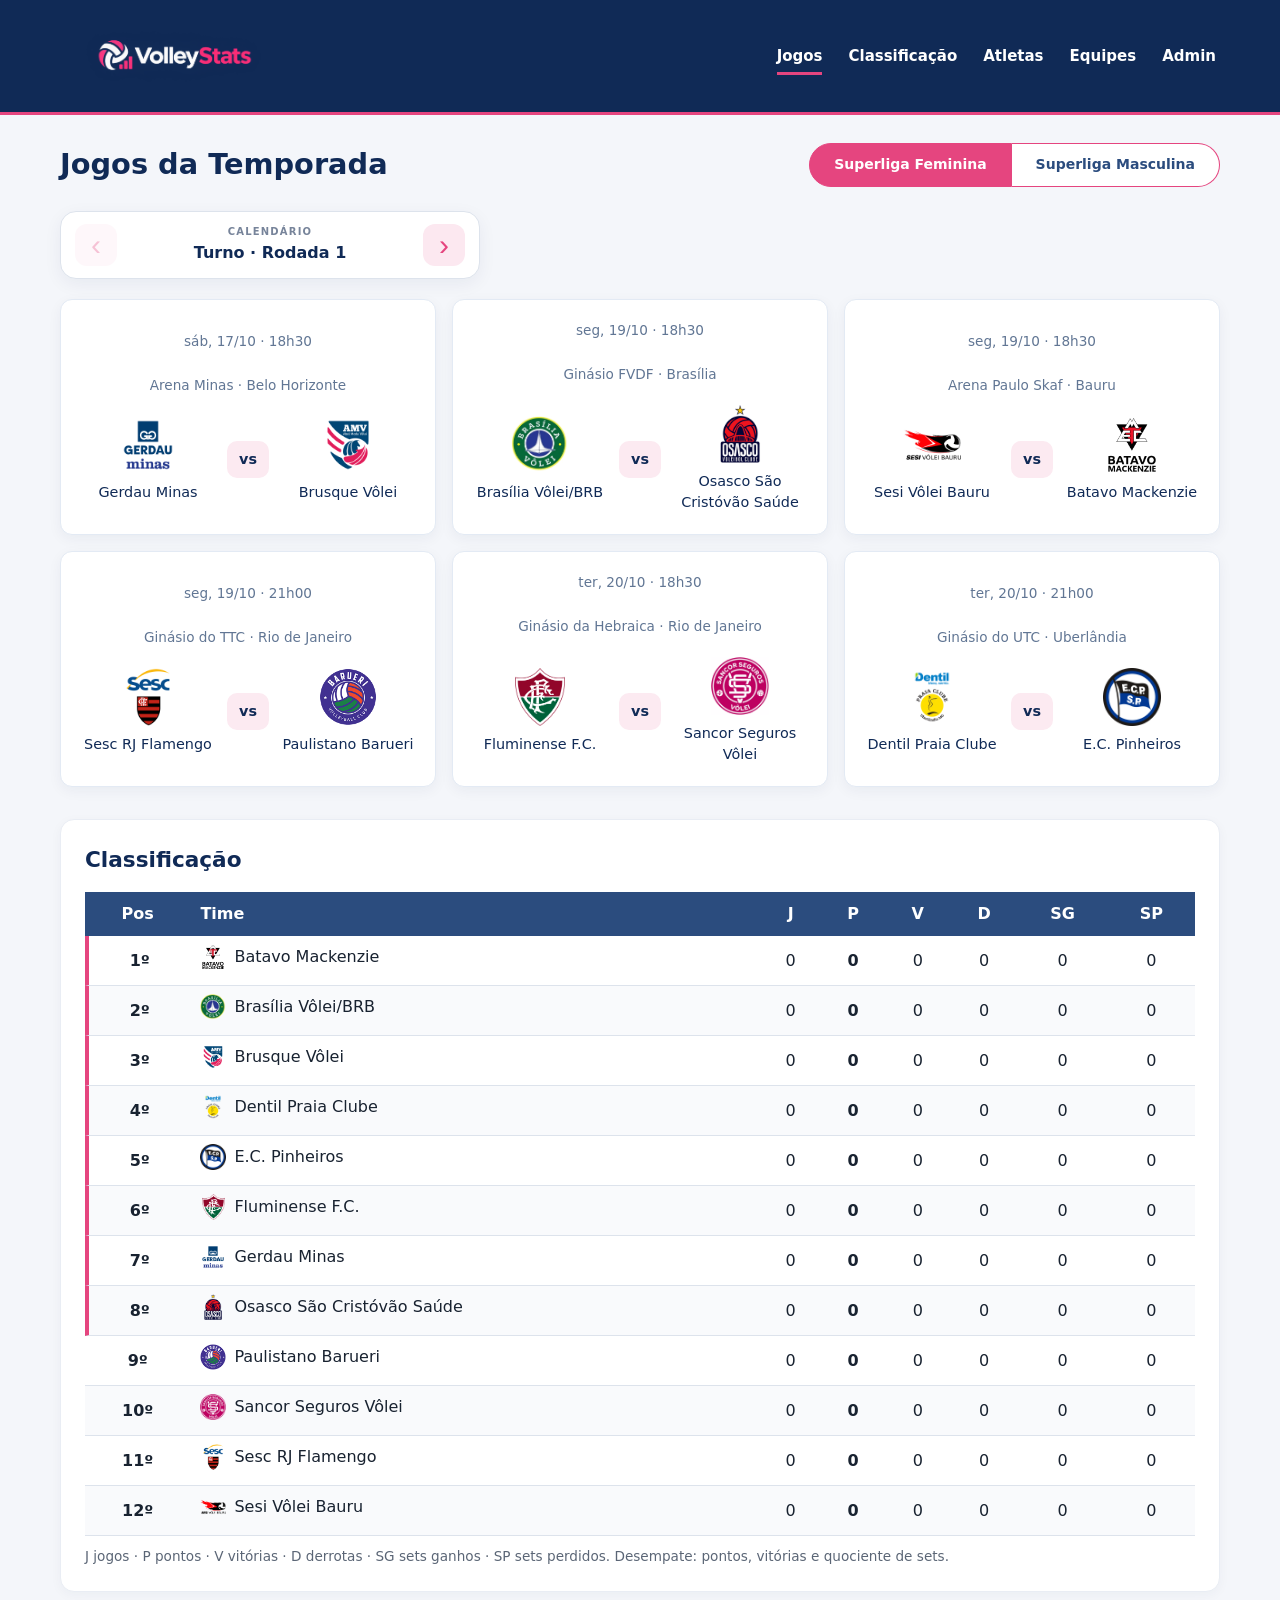
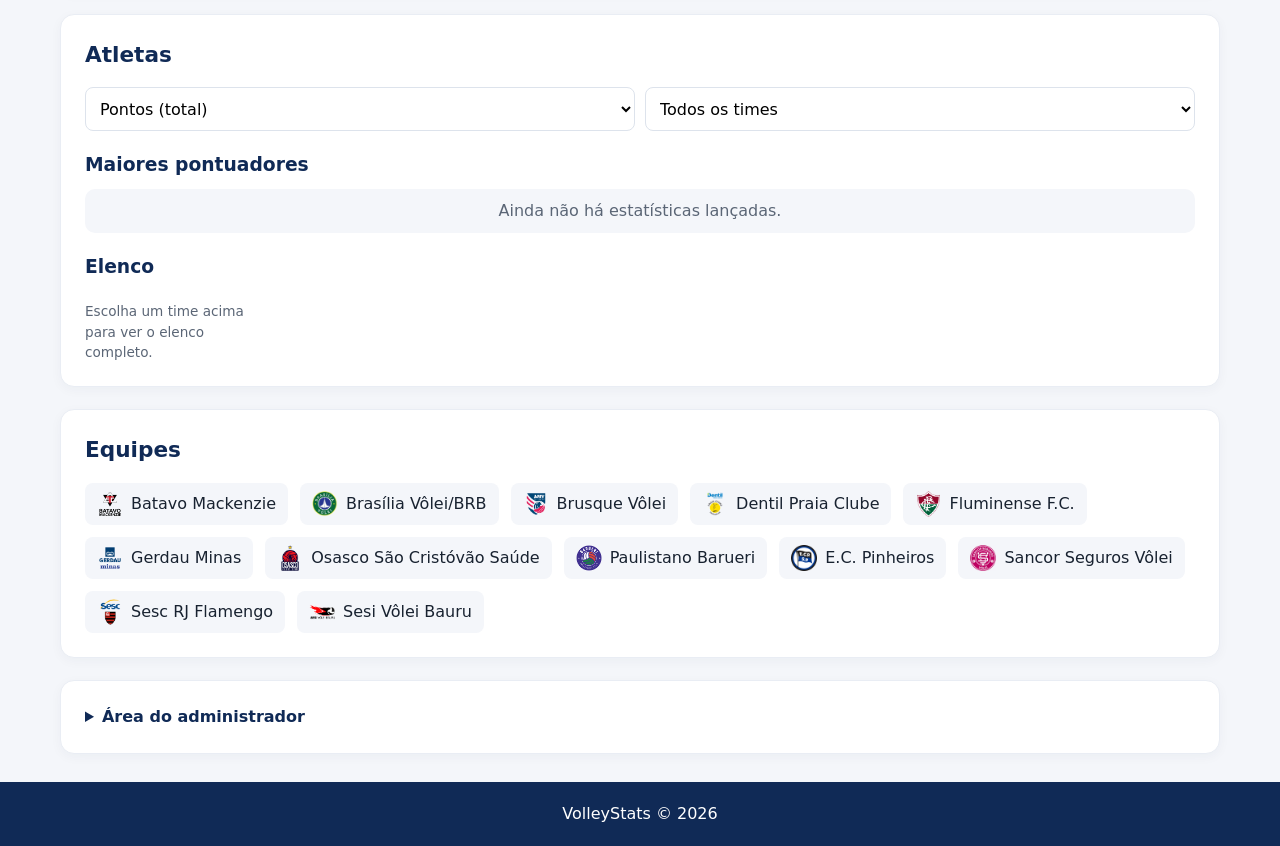
==== index.html @ 89f4930b "Criação do site" ====
<!DOCTYPE html>
<html lang="pt-BR">

<head>
    <meta charset="UTF-8">
    <meta name="viewport" content="width=device-width, initial-scale=1.0">
    <meta name="description" content="Classificação, jogos e equipes da Superliga Feminina e Masculina de Vôlei.">
    <meta name="theme-color" content="#102a56">
    <title>VolleyStats | Estatísticas de Vôlei</title>
    <link rel="icon" type="image/png" href="img/logo_reduzida.png">
    <link rel="stylesheet" href="css/style.css">
    <script src="js/teams.js" defer></script>
    <script src="js/atletas.js" defer></script>
    <script src="js/app.js" defer></script>
</head>

<body>
    <header class="site-header">
        <a href="#inicio" class="logo">
            <img src="img/logo.png" alt="VolleyStats - Página inicial">
        </a>

        <nav aria-label="Navegação principal">
            <a href="#jogos" class="link-nav ativo">Jogos</a>
            <a href="#classificacao" class="link-nav">Classificação</a>
            <a href="#atletas" class="link-nav">Atletas</a>
            <a href="#equipes" class="link-nav">Equipes</a>
            <a href="#admin" class="link-nav">Admin</a>
        </nav>
    </header>

    <main id="inicio">

        <!-- CABEÇALHO DOS PRÓXIMOS JOGOS -->
        <div class="jogos-cabecalho">
            <h2>Jogos da Temporada</h2>

            <div class="section-modalidade" aria-label="Escolher modalidade">

                <button id="btn-fem" class="tab ativo" aria-pressed="true">
                    Superliga Feminina
                </button>

                <button id="btn-masc" class="tab" aria-pressed="false">
                    Superliga Masculina
                </button>
            </div>
        </div>

        <!-- LISTA DE JOGOS -->
        <section id="jogos" class="jogos-section">
            <div class="rodada-carrossel" aria-label="Navegação entre rodadas">
                <button type="button" id="rodada-anterior" class="seta-rodada" aria-label="Rodada anterior">‹</button>
                <div class="rodada-titulo-wrap"><span class="rodada-legenda">CALENDÁRIO</span><strong id="rodada-titulo">Turno · Rodada 1</strong></div>
                <button type="button" id="rodada-proxima" class="seta-rodada" aria-label="Próxima rodada">›</button>
            </div>
            <label for="filtro-rodada" class="sr-only">Rodada selecionada</label>
            <select id="filtro-rodada" class="campo filtro-rodada sr-only" aria-hidden="true" tabindex="-1"></select>
            <div id="lista-confrontos" class="grade-jogos"></div>
        </section>

        <!-- MANTENHA AQUI AS DEMAIS SEÇÕES: classificação, atletas, equipes e admin -->

        <section id="classificacao">
            <h2>Classificação</h2>
            <div id="container-tabela" class="tabela-wrap"></div>
            <p class="legenda">J jogos · P pontos · V vitórias · D derrotas · SG sets ganhos · SP sets perdidos.
                Desempate: pontos, vitórias e quociente de sets.</p>
        </section>

        <section id="atletas">
            <h2>Atletas</h2>
            <div class="filtros">
                <div>
                    <label for="rank-stat" class="sr-only">Ranking por</label>
                    <select id="rank-stat" class="campo"></select>
                </div>
                <div>
                    <label for="rank-time" class="sr-only">Time</label>
                    <select id="rank-time" class="campo"></select>
                </div>
            </div>
            <h3>Maiores pontuadores</h3>
            <ol id="ranking" class="ranking"></ol>
            <h3>Elenco</h3>
            <div id="elenco-publico" class="grade-elenco"></div>
        </section>

        <section id="equipes">
            <h2>Equipes</h2>
            <div id="lista-equipes" class="lista-equipes"></div>
        </section>

        <!-- ÁREA ADMIN (depois será protegida por login) -->
        <section id="admin">
            <details class="gerenciador">
                <summary>Área do administrador</summary>
                <p style="margin-top:12px"><a href="admin.html"><strong>Abrir painel de atletas →</strong></a></p>

                <form id="form-resultado" class="form-resultado">
                    <label for="selecao-jogo" class="sr-only">Jogo</label>
                    <select id="selecao-jogo" required></select>

                    <label for="placar-mandante" class="sr-only">Sets do mandante</label>
                    <input type="number" id="placar-mandante" class="placar" min="0" max="3" inputmode="numeric"
                        placeholder="Casa" required>
                    <span aria-hidden="true">x</span>
                    <label for="placar-visitante" class="sr-only">Sets do visitante</label>
                    <input type="number" id="placar-visitante" class="placar" min="0" max="3" inputmode="numeric"
                        placeholder="Fora" required>

                    <button class="btn-salvar" type="submit">Salvar placar</button>
                </form>

                <button id="btn-reset" class="btn-reset" type="button">Zerar todos os dados</button>
            </details>
        </section>
    </main>

    <footer>
        <p>VolleyStats © 2026</p>
    </footer>
</body>

</html>
---- css/style.css ----
/* ===== VARIÁVEIS DA IDENTIDADE VISUAL ===== */
:root {
    --azul: #102a56;
    --azul-medio: #2b4c7e;
    --rosa: #e5457f;
    --fundo: #f4f6fa;
    --texto: #182230;
    --borda: #dde3ec;
    --vermelho: #c62839;
    --vermelho-medio: #bb3c49;
    --ok: #1f8a3b;
}

* {
    margin: 0;
    padding: 0;
    box-sizing: border-box;
}

body {
    font-family: system-ui, -apple-system, "Segoe UI", Roboto, Arial, sans-serif;
    background: var(--fundo);
    color: var(--texto);
    line-height: 1.5;
}

/* Texto só para leitores de tela */
.sr-only {
    position: absolute;
    width: 1px;
    height: 1px;
    overflow: hidden;
    clip: rect(0 0 0 0);
    white-space: nowrap;
}

/* ===== LAYOUT ===== */

/* ===== HEADER VOLLEYSTATS ===== */

html {
    scroll-behavior: smooth;
    scroll-padding-top: 100px;
}

.site-header {
    width: 100%;
    min-height: 86px;
    padding: 12px 5%;
    display: flex;
    align-items: center;
    justify-content: space-between;
    gap: 32px;

    background: var(--azul);
    border-bottom: 3px solid var(--rosa);
}

.site-header .logo {
    display: flex;
    align-items: center;
    flex-shrink: 0;
}

.site-header .logo img {
    display: block;
    width: 220px;
    max-width: 100%;
    height: auto;
    object-fit: contain;
}

.site-header nav {
    display: flex;
    align-items: center;
    justify-content: flex-end;
    flex-wrap: wrap;
    gap: 8px 26px;
    padding: 0;
}

.site-header .link-nav {
    position: relative;
    padding: 10px 0;
    color: #ffffff;
    text-decoration: none;
    font-size: 15px;
    font-weight: 600;
    transition: color 0.2s ease;
}

.site-header .link-nav:hover,
.site-header .link-nav:focus-visible {
    color: var(--rosa);
}

.site-header .link-nav.ativo::after {
    content: "";
    position: absolute;
    left: 0;
    right: 0;
    bottom: 2px;
    height: 3px;
    background: var(--rosa);
}

/* ===== AJUSTES PARA CELULARES ===== */

@media (max-width: 700px) {
    .site-header {
        flex-direction: column;
        justify-content: center;
        gap: 8px;
        padding: 14px 16px;
    }

    .site-header .logo img {
        width: 190px;
    }

    .site-header nav {
        justify-content: center;
        gap: 4px 18px;
    }

    .site-header .link-nav {
        font-size: 14px;
    }
}

@media (max-width: 380px) {
    .site-header .logo img {
        width: 165px;
    }

    .site-header nav {
        gap: 4px 12px;
    }

    .site-header .link-nav {
        font-size: 13px;
    }
}


/* ===== ACABAMENTO DO LAYOUT ===== */

main {
    width: min(1160px, 94%);
    margin: 28px auto;
}

section {
    margin-bottom: 22px;
    padding: 24px;
    background: #ffffff;
    border: 1px solid #e9edf4;
    border-radius: 14px;
    box-shadow: 0 3px 12px rgba(16, 42, 86, 0.04);
}

section h2 {
    color: var(--azul);
    font-size: 1.35rem;
    font-weight: 750;
    margin-bottom: 16px;
}

.card-jogo {
    border: 1px solid #edf0f6;
    border-radius: 10px;
    transition: transform 0.2s ease,
        box-shadow 0.2s ease;
}

.card-jogo:hover {
    transform: translateY(-2px);
    box-shadow: 0 5px 14px rgba(16, 42, 86, 0.08);
}

.tabela-stats th {
    background: var(--azul-medio);
    padding: 12px 10px;
}

.tabela-stats td {
    padding: 11px 10px;
}

@media (max-width: 480px) {
    main {
        width: 96%;
        margin: 16px auto;
    }

    section {
        padding: 16px;
        border-radius: 10px;
    }

    section h2 {
        font-size: 1.2rem;
    }
}


footer {
    padding: 20px;
    text-align: center;
    background: var(--azul);
    color: white;
}

/* ===== ABAS FEMININO / MASCULINO ===== */
.section-modalidade {
    display: flex;
    justify-content: center;
    gap: 0;
    margin-bottom: 30px;
}

.tab {
    padding: 10px 20px;
    font: inherit;
    font-weight: 600;
    cursor: pointer;
    border: 2px solid var(--rosa);
    background: white;
    color: var(--azul-medio);
}

.tab:first-child {
    border-radius: 20px 0 0 20px;
}

.tab:last-child {
    border-radius: 0 20px 20px 0;
    border-left: none;
}

.tab.ativo {
    background: var(--rosa);
    color: white;
}

.tab:focus-visible {
    outline: 3px solid var(--rosa);
    outline-offset: 2px;
}

/* ===== CLASSIFICAÇÃO ===== */
.tabela-wrap {
    overflow-x: auto;
}

/* rolagem horizontal no celular */
.tabela-stats {
    width: 100%;
    border-collapse: collapse;
    font-size: 1rem;
    min-width: 480px;
}

.tabela-stats th {
    background: var(--azul-medio);
    color: white;
    padding: 10px;
}

.tabela-stats td {
    padding: 8px 10px;
    border-bottom: 1px solid var(--borda);
    text-align: center;
}

.tabela-stats tbody tr:nth-child(even) {
    background: #f9fafc;
}

/* Linha rosa alinhada dentro da tabela */
.tabela-stats tbody tr:nth-child(-n+8) td:first-child {
    border-left: 4px solid var(--rosa);
    box-sizing: border-box;
}

.tabela-stats {
    border-collapse: separate;
    border-spacing: 0;
}

.tabela-stats th:first-child,
.tabela-stats td:first-child {
    border-left-width: 0;
}

.tabela-stats tbody tr:nth-child(-n+8) td:first-child {
    border-left: 4px solid var(--rosa);
}

.tabela-stats .col-time {
    text-align: left;
}

.time {
    display: inline-flex;
    align-items: center;
    gap: 8px;
}

.logo-time {
    width: 26px;
    height: 26px;
    object-fit: contain;
}

.legenda {
    margin-top: 10px;
    font-size: .85rem;
    color: #5b6676;
}

/* ===== JOGOS ===== */
.grade-jogos {
    display: grid;
    gap: 14px;
    grid-template-columns: repeat(auto-fit, minmax(280px, 1fr));
}

.card-jogo {
    background: var(--fundo);
    padding: 14px;
    border-radius: 8px;
    text-align: center;
}

.card-jogo small {
    color: #5b6676;
}

.card-jogo .confronto {
    display: flex;
    justify-content: space-around;
    align-items: center;
    margin-top: 8px;
    gap: 6px;
}

.card-jogo .confronto>div {
    flex: 1;
    font-size: .85rem;
}

.card-jogo img {
    width: 34px;
    height: 34px;
    object-fit: contain;
    display: block;
    margin: 0 auto 4px;
}

.placar-jogo {
    font-weight: 800;
    font-size: 1.2rem;
    background: white;
    padding: 4px 12px;
    border-radius: 6px;
}

.btn-desfazer {
    margin-top: 10px;
    background: none;
    border: 1px solid var(--vermelho);
    color: var(--vermelho);
    border-radius: 6px;
    padding: 3px 10px;
    cursor: pointer;
    font-size: .8rem;
}

.btn-desfazer:hover {
    background: var(--vermelho);
    color: white;
}

/* ===== EQUIPES ===== */
.lista-equipes {
    display: flex;
    flex-wrap: wrap;
    gap: 12px;
}

.lista-equipes .time {
    background: var(--fundo);
    padding: 8px 12px;
    border-radius: 8px;
}

/* ===== ADMIN ===== */
.gerenciador summary {
    cursor: pointer;
    font-weight: 700;
    color: var(--azul);
}

.form-resultado {
    display: flex;
    gap: 10px;
    align-items: center;
    flex-wrap: wrap;
    margin: 16px 0;
}

.form-resultado select,
.placar {
    height: 38px;
    padding: 0 8px;
    font: inherit;
}

.placar {
    width: 90px;
    text-align: center;
}

.btn-salvar,
.btn-reset {
    border: none;
    border-radius: 6px;
    padding: 9px 16px;
    color: white;
    font: inherit;
    font-weight: 600;
    cursor: pointer;
}

.btn-salvar {
    background: var(--ok);
}

.btn-reset {
    background: var(--vermelho);
}

@media (max-width: 480px) {
    header h1 {
        font-size: 1.3rem;
    }

    section {
        padding: 16px;
    }
}

/* ===== CAMPOS DE FORMULÁRIO (site e admin) ===== */
.campo {
    width: 100%;
    height: 44px;
    padding: 0 10px;
    font: inherit;
    border: 1px solid var(--borda);
    border-radius: 8px;
    background: white;
}

.filtros {
    display: grid;
    gap: 10px;
    grid-template-columns: repeat(auto-fit, minmax(200px, 1fr));
    margin-bottom: 16px;
}

/* ===== FOTOS DE ATLETAS ===== */
.foto-mini,
.foto-media {
    border-radius: 50%;
    object-fit: cover;
    background: #dfe5ef;
    flex: none;
}

.foto-mini {
    width: 44px;
    height: 44px;
}

.foto-media {
    width: 72px;
    height: 72px;
}

/* ===== RANKING E ELENCO (site público) ===== */
.ranking {
    list-style: none;
    display: grid;
    gap: 8px;
}

.ranking li {
    display: flex;
    align-items: center;
    gap: 12px;
    background: var(--fundo);
    border-radius: 10px;
    padding: 10px 12px;
}

.ranking .pos {
    width: 32px;
    text-align: center;
    font-weight: 800;
    color: var(--azul-medio);
}

.ranking li:nth-child(-n+3) .pos {
    color: var(--rosa);
}

.ranking .info {
    flex: 1;
    min-width: 0;
}

.ranking small {
    display: block;
    color: #5b6676;
}

.ranking .valor {
    font-size: 1.5rem;
    font-weight: 800;
    color: var(--azul);
}

.ranking .vazio {
    color: #5b6676;
    justify-content: center;
}

.grade-elenco {
    display: grid;
    gap: 12px;
    grid-template-columns: repeat(auto-fill, minmax(150px, 1fr));
}

.card-atleta {
    background: var(--fundo);
    border-radius: 10px;
    padding: 12px;
    text-align: center;
}

.card-atleta .foto-media {
    margin: 0 auto 8px;
    display: block;
}

.card-atleta small {
    display: block;
    color: #5b6676;
}

#atletas h3 {
    margin: 20px 0 10px;
    color: var(--azul);
}


/* ========================================
   JOGOS DA TEMPORADA - VOLLEYSTATS
======================================== */

.jogos-cabecalho {
    display: grid;
    grid-template-columns: 1fr auto;
    align-items: center;
    gap: 24px;
    margin-bottom: 24px;
}

.jogos-cabecalho h2 {
    margin: 0;
    color: var(--azul);
    font-size: 1.8rem;
    font-weight: 800;
}

/* Abas das Superligas */

.jogos-cabecalho .section-modalidade {
    display: flex;
    justify-content: center;
    margin: 0;
}

.jogos-cabecalho .tab {
    min-height: 44px;
    padding: 10px 24px;
    border: 1px solid var(--rosa);
    font-size: 14px;
    white-space: nowrap;
    transition: background 0.2s ease, color 0.2s ease;
}

.jogos-cabecalho .tab:first-child {
    border-radius: 24px 0 0 24px;
}

.jogos-cabecalho .tab:last-child {
    border-radius: 0 24px 24px 0;
    border-left: 0;
}

.jogos-cabecalho .tab.ativo {
    background: var(--rosa);
    color: #ffffff;
}

/* A seção dos jogos fica integrada ao fundo */

#jogos.jogos-section {
    padding: 0;
    margin-bottom: 32px;
    background: transparent;
    border: none;
    border-radius: 0;
    box-shadow: none;
}

/* Filtro de rodada (acima dos cartões) */

#jogos .filtro-rodada {
    max-width: 320px;
    margin-bottom: 16px;
}

/* Grade dos confrontos */

#lista-confrontos.grade-jogos {
    display: grid;
    grid-template-columns: repeat(3, minmax(0, 1fr));
    gap: 16px;
}

/* Cartões das partidas */

#lista-confrontos .card-jogo {
    min-width: 0;
    min-height: 220px;
    padding: 20px;
    display: flex;
    flex-direction: column;
    justify-content: center;

    background: #ffffff;
    border: 1px solid #e3eaf4;
    border-radius: 12px;
    text-align: center;

    box-shadow: 0 4px 14px rgba(16, 42, 86, 0.05);
    transition: transform 0.2s ease, box-shadow 0.2s ease;
}

#lista-confrontos .card-jogo:hover {
    transform: translateY(-3px);
    box-shadow: 0 8px 22px rgba(16, 42, 86, 0.09);
}

#lista-confrontos .card-jogo small {
    color: #617694;
    font-size: 0.85rem;
}

/* Times e VS */

#lista-confrontos .confronto {
    display: grid;
    grid-template-columns: minmax(0, 1fr) auto minmax(0, 1fr);
    align-items: center;
    gap: 12px;
    margin-top: 20px;
}

#lista-confrontos .confronto>div {
    min-width: 0;
    font-size: 0.9rem;
    color: var(--azul);
    overflow-wrap: anywhere;
}

#lista-confrontos .confronto img {
    width: 58px;
    height: 58px;
    object-fit: contain;
    margin: 0 auto 8px;
}

#lista-confrontos .placar-jogo {
    min-width: 64px;
    padding: 8px 12px;
    border-radius: 10px;
    background: #fceaf1;
    color: var(--azul);
    font-size: 1rem;
    font-weight: 800;
}

/* Tablets */

@media (max-width: 900px) {
    #lista-confrontos.grade-jogos {
        grid-template-columns: repeat(2, minmax(0, 1fr));
    }

    .jogos-cabecalho {
        grid-template-columns: 1fr;
        justify-items: center;
        gap: 18px;
    }

    .jogos-cabecalho h2 {
        justify-self: start;
    }
}

/* Celulares */

@media (max-width: 560px) {
    #lista-confrontos.grade-jogos {
        grid-template-columns: 1fr;
    }

    .jogos-cabecalho h2 {
        font-size: 1.45rem;
    }

    .jogos-cabecalho .tab {
        padding: 10px 14px;
        font-size: 12px;
    }

    #lista-confrontos .card-jogo {
        min-height: 200px;
        padding: 18px 14px;
    }

    #lista-confrontos .confronto {
        gap: 8px;
    }

    #lista-confrontos .confronto img {
        width: 50px;
        height: 50px;
    }
}

/* Navegação em carrossel entre rodadas */
.rodada-carrossel {
    display: flex; align-items: center; justify-content: space-between; gap: 16px;
    width: min(100%, 420px); margin: 18px 0 20px; padding: 12px 14px;
    background: #fff; border: 1px solid var(--borda, #dde3ec); border-radius: 16px;
    box-shadow: 0 5px 18px rgba(16, 42, 86, .06);
}
.rodada-titulo-wrap { display: flex; flex: 1; min-width: 0; flex-direction: column; align-items: center; gap: 2px; text-align: center; color: var(--azul, #102a56); }
.rodada-titulo-wrap strong { font-size: 16px; }
.rodada-legenda { font-size: 10px; font-weight: 800; letter-spacing: .12em; color: #77849a; }
.seta-rodada { display: grid; place-items: center; flex: 0 0 42px; width: 42px; height: 42px; border: 0; border-radius: 12px; background: #fce8f0; color: var(--rosa, #e5457f); font-size: 30px; line-height: 1; cursor: pointer; transition: .18s ease; }
.seta-rodada:hover:not(:disabled) { color: #fff; background: var(--rosa, #e5457f); transform: translateY(-1px); }
.seta-rodada:disabled { opacity: .32; cursor: not-allowed; }
.admin-rodada-carrossel { width: 100%; margin-top: 8px; }
@media (max-width: 600px) { .rodada-carrossel { width: 100%; } #lista-confrontos.grade-jogos { grid-template-columns: 1fr; } }
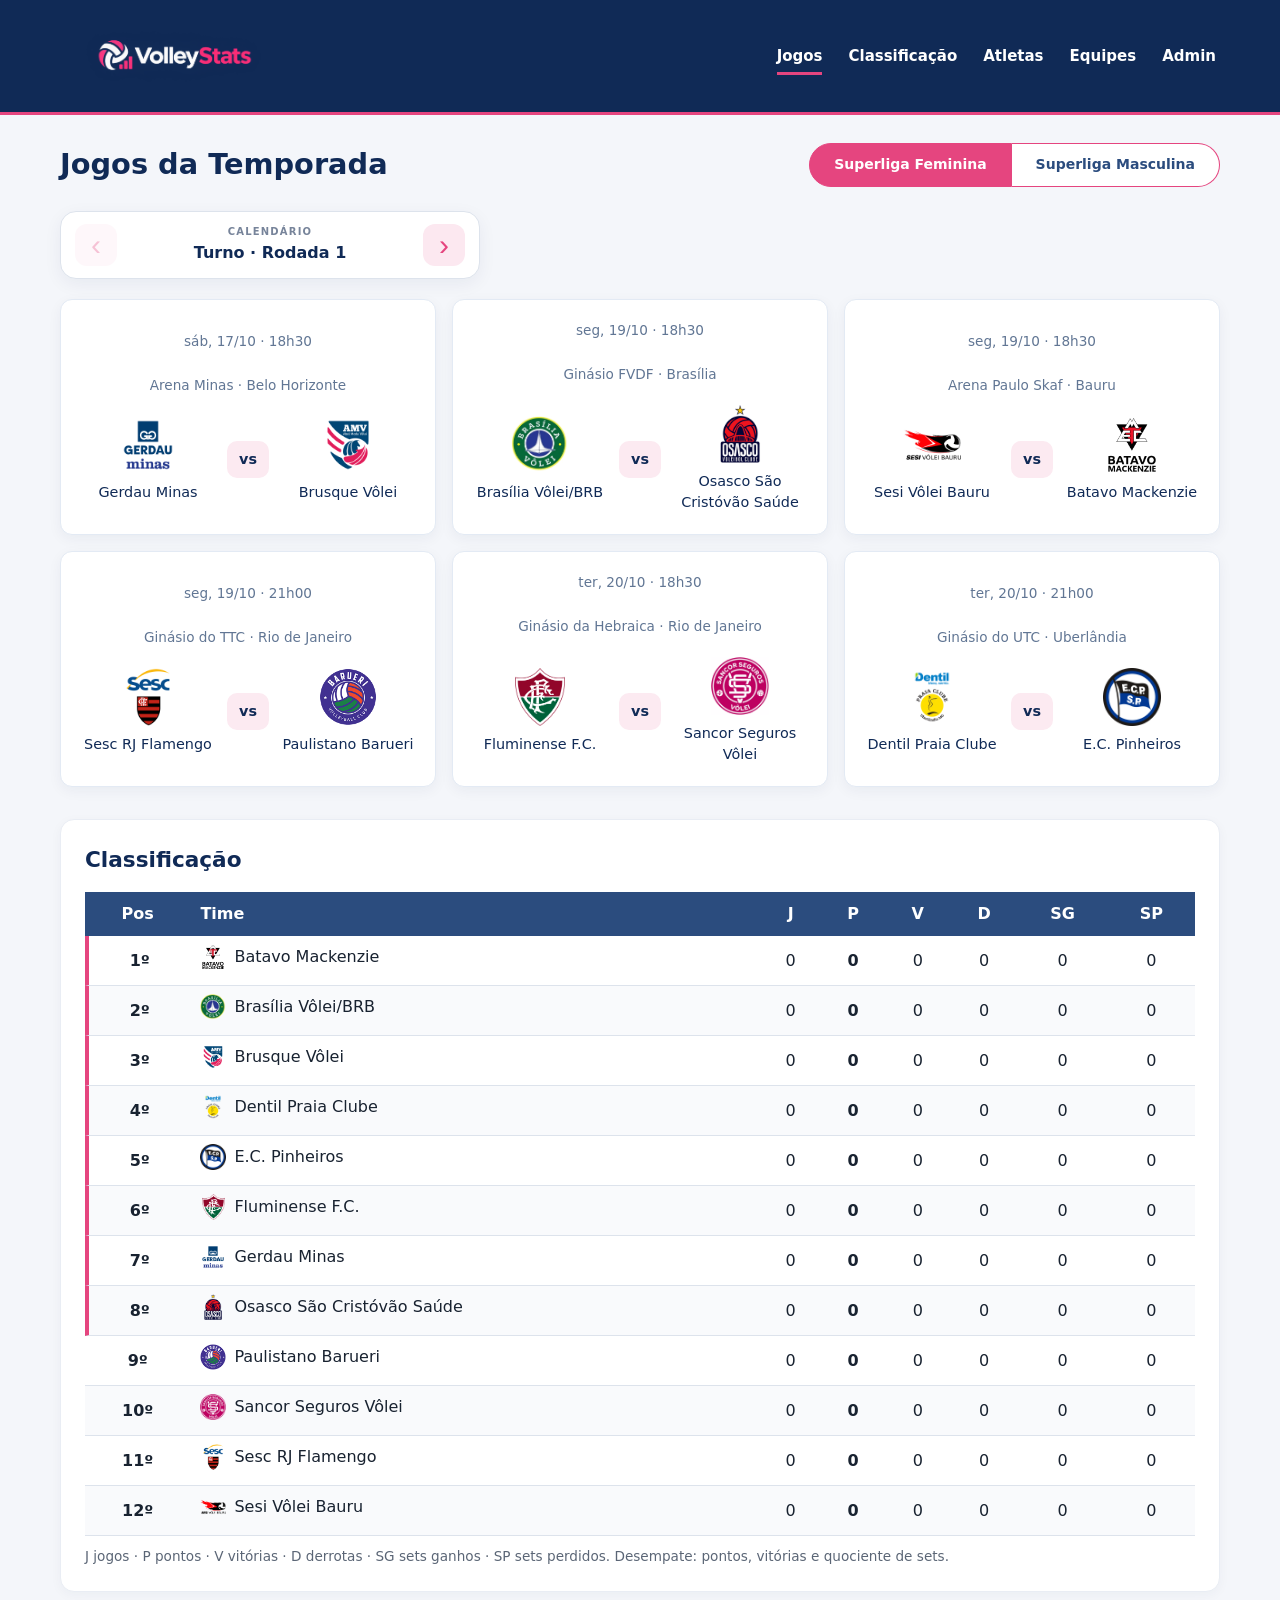
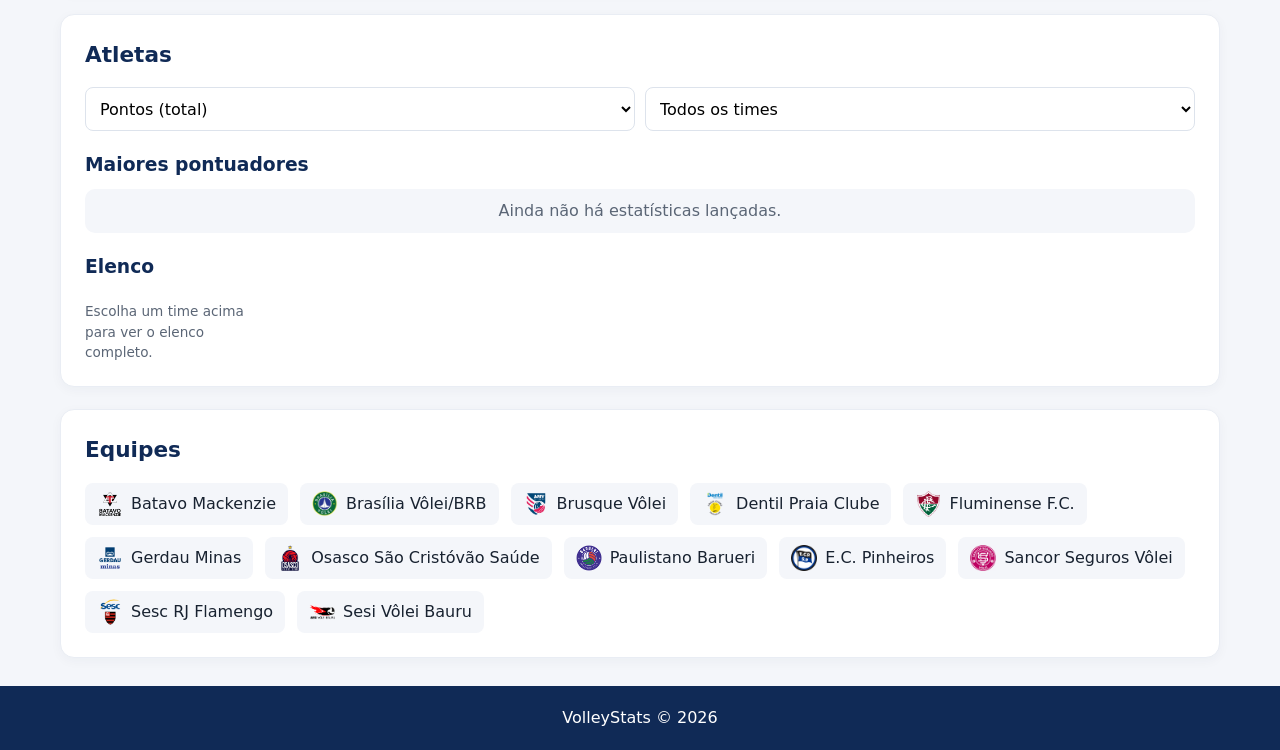
==== commit 53823dcb: "Ajustes na página de admin e pontos" ====
--- a/index.html
+++ b/index.html
@@ -25,7 +25,7 @@
             <a href="#classificacao" class="link-nav">Classificação</a>
             <a href="#atletas" class="link-nav">Atletas</a>
             <a href="#equipes" class="link-nav">Equipes</a>
-            <a href="#admin" class="link-nav">Admin</a>
+            <a href="admin.html" class="link-nav">Admin</a>
         </nav>
     </header>
 
@@ -59,8 +59,6 @@
             <div id="lista-confrontos" class="grade-jogos"></div>
         </section>
 
-        <!-- MANTENHA AQUI AS DEMAIS SEÇÕES: classificação, atletas, equipes e admin -->
-
         <section id="classificacao">
             <h2>Classificação</h2>
             <div id="container-tabela" class="tabela-wrap"></div>
@@ -90,31 +88,6 @@
             <h2>Equipes</h2>
             <div id="lista-equipes" class="lista-equipes"></div>
         </section>
-
-        <!-- ÁREA ADMIN (depois será protegida por login) -->
-        <section id="admin">
-            <details class="gerenciador">
-                <summary>Área do administrador</summary>
-                <p style="margin-top:12px"><a href="admin.html"><strong>Abrir painel de atletas →</strong></a></p>
-
-                <form id="form-resultado" class="form-resultado">
-                    <label for="selecao-jogo" class="sr-only">Jogo</label>
-                    <select id="selecao-jogo" required></select>
-
-                    <label for="placar-mandante" class="sr-only">Sets do mandante</label>
-                    <input type="number" id="placar-mandante" class="placar" min="0" max="3" inputmode="numeric"
-                        placeholder="Casa" required>
-                    <span aria-hidden="true">x</span>
-                    <label for="placar-visitante" class="sr-only">Sets do visitante</label>
-                    <input type="number" id="placar-visitante" class="placar" min="0" max="3" inputmode="numeric"
-                        placeholder="Fora" required>
-
-                    <button class="btn-salvar" type="submit">Salvar placar</button>
-                </form>
-
-                <button id="btn-reset" class="btn-reset" type="button">Zerar todos os dados</button>
-            </details>
-        </section>
     </main>
 
     <footer>
--- a/css/style.css
+++ b/css/style.css
@@ -7,7 +7,7 @@
     --texto: #182230;
     --borda: #dde3ec;
     --vermelho: #c62839;
-    --vermelho-medio: #bb3c49;
+    --vermelho-medio: #c8404e;
     --ok: #1f8a3b;
 }
 
@@ -755,16 +755,79 @@
 
 /* Navegação em carrossel entre rodadas */
 .rodada-carrossel {
-    display: flex; align-items: center; justify-content: space-between; gap: 16px;
-    width: min(100%, 420px); margin: 18px 0 20px; padding: 12px 14px;
-    background: #fff; border: 1px solid var(--borda, #dde3ec); border-radius: 16px;
+    display: flex;
+    align-items: center;
+    justify-content: space-between;
+    gap: 16px;
+    width: min(100%, 420px);
+    margin: 18px 0 20px;
+    padding: 12px 14px;
+    background: #fff;
+    border: 1px solid var(--borda, #dde3ec);
+    border-radius: 16px;
     box-shadow: 0 5px 18px rgba(16, 42, 86, .06);
 }
-.rodada-titulo-wrap { display: flex; flex: 1; min-width: 0; flex-direction: column; align-items: center; gap: 2px; text-align: center; color: var(--azul, #102a56); }
-.rodada-titulo-wrap strong { font-size: 16px; }
-.rodada-legenda { font-size: 10px; font-weight: 800; letter-spacing: .12em; color: #77849a; }
-.seta-rodada { display: grid; place-items: center; flex: 0 0 42px; width: 42px; height: 42px; border: 0; border-radius: 12px; background: #fce8f0; color: var(--rosa, #e5457f); font-size: 30px; line-height: 1; cursor: pointer; transition: .18s ease; }
-.seta-rodada:hover:not(:disabled) { color: #fff; background: var(--rosa, #e5457f); transform: translateY(-1px); }
-.seta-rodada:disabled { opacity: .32; cursor: not-allowed; }
-.admin-rodada-carrossel { width: 100%; margin-top: 8px; }
-@media (max-width: 600px) { .rodada-carrossel { width: 100%; } #lista-confrontos.grade-jogos { grid-template-columns: 1fr; } }
+
+.rodada-titulo-wrap {
+    display: flex;
+    flex: 1;
+    min-width: 0;
+    flex-direction: column;
+    align-items: center;
+    gap: 2px;
+    text-align: center;
+    color: var(--azul, #102a56);
+}
+
+.rodada-titulo-wrap strong {
+    font-size: 16px;
+}
+
+.rodada-legenda {
+    font-size: 10px;
+    font-weight: 800;
+    letter-spacing: .12em;
+    color: #77849a;
+}
+
+.seta-rodada {
+    display: grid;
+    place-items: center;
+    flex: 0 0 42px;
+    width: 42px;
+    height: 42px;
+    border: 0;
+    border-radius: 12px;
+    background: #fce8f0;
+    color: var(--rosa, #e5457f);
+    font-size: 30px;
+    line-height: 1;
+    cursor: pointer;
+    transition: .18s ease;
+}
+
+.seta-rodada:hover:not(:disabled) {
+    color: #fff;
+    background: var(--rosa, #e5457f);
+    transform: translateY(-1px);
+}
+
+.seta-rodada:disabled {
+    opacity: .32;
+    cursor: not-allowed;
+}
+
+.admin-rodada-carrossel {
+    width: 100%;
+    margin-top: 8px;
+}
+
+@media (max-width: 600px) {
+    .rodada-carrossel {
+        width: 100%;
+    }
+
+    #lista-confrontos.grade-jogos {
+        grid-template-columns: 1fr;
+    }
+}
